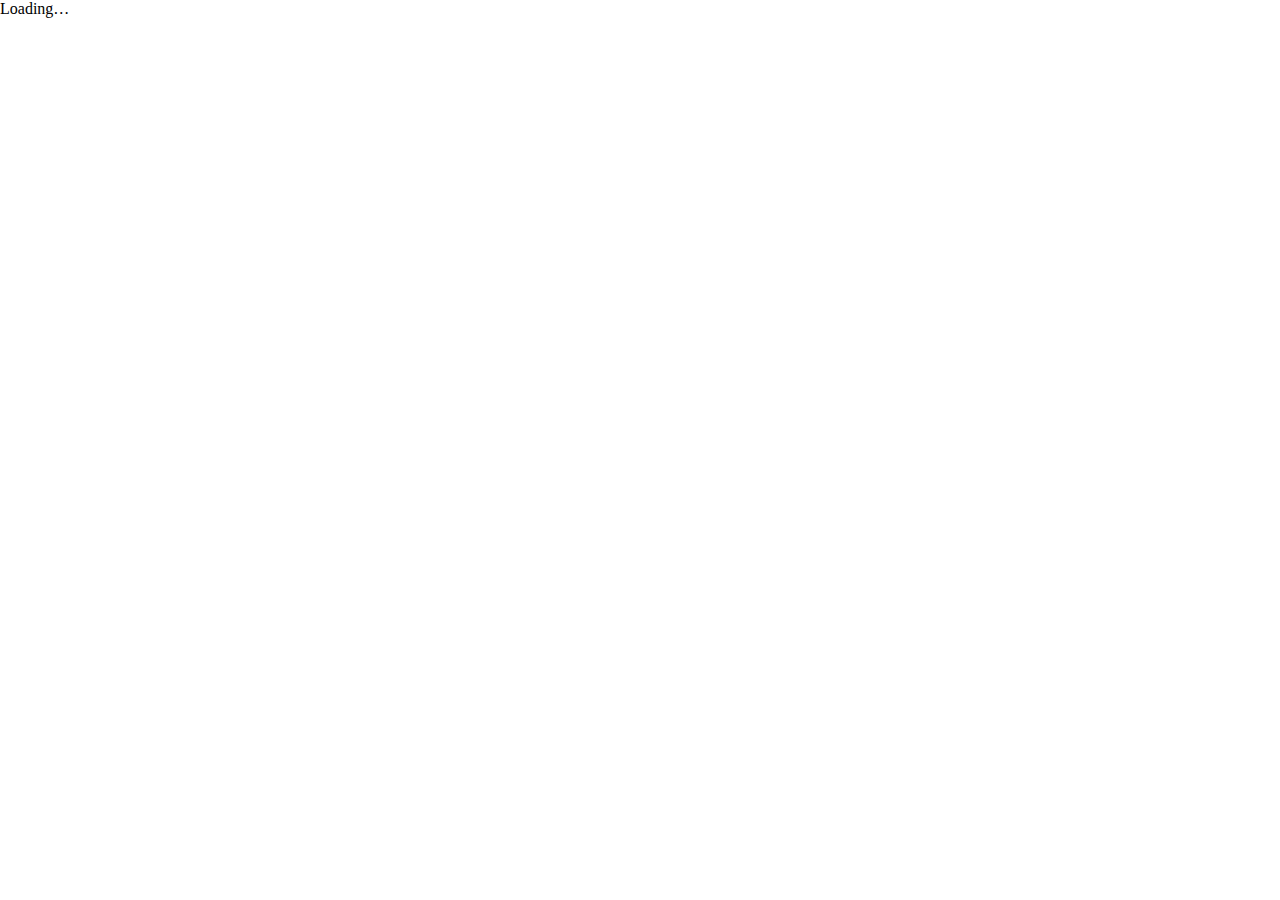
==== 360Display.html @ 2e05f0dc "Add files via upload" ====
<!DOCTYPE html>
<html>

	<head>
		<meta charset="utf-8" />
		<title>ProjectDisplay</title>
		<meta name="viewport" content="initial-scale=1.0" />
		<script src="support/js/three.min.js"></script>
		<script src="support/js/photo-sphere-viewer.min.js"></script>
		<style>
			html, body {
				margin: 0;
				width: 100%;
				height: 100%;
				overflow: hidden;
			}

			#container {
				width: 100%;
				height: 100%;
			}
		</style>
	</head>

	<body>
		<div id="container"></div>

		<script>
			var div = document.getElementById('container');
			var PSV = new PhotoSphereViewer({
					panorama: 'support/img/361.tif',
					container: div,
					time_anim: 3000,
					navbar: true,
					navbar_style: {
						backgroundColor: 'rgba(58, 67, 77, 0.7)'
					},
				});
		</script>
	</body>

</html>
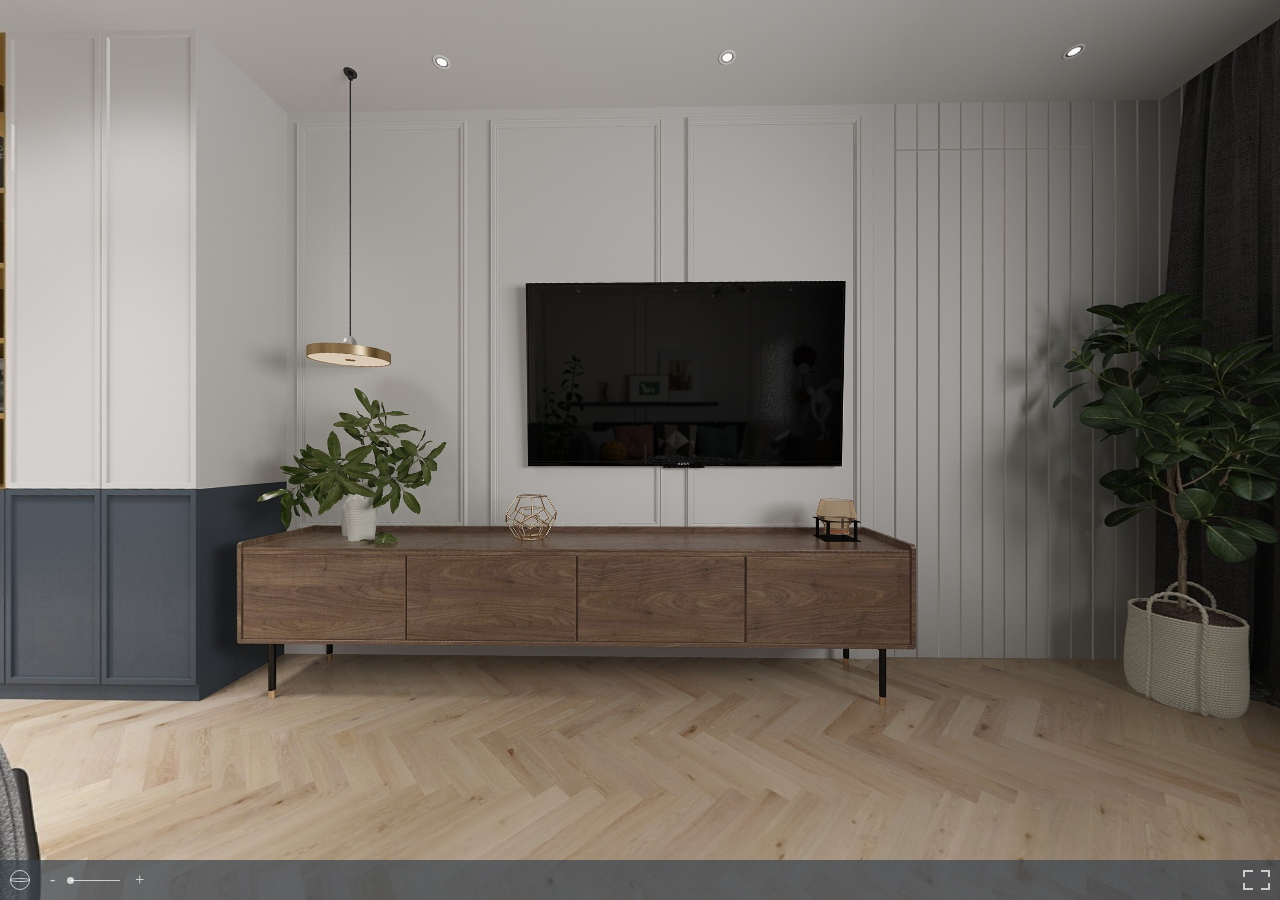
==== commit 0159161a: "Update 360Display.html" ====
--- a/360Display.html
+++ b/360Display.html
@@ -28,7 +28,7 @@
 		<script>
 			var div = document.getElementById('container');
 			var PSV = new PhotoSphereViewer({
-					panorama: 'support/img/361.tif',
+					panorama: 'support/img/361.jpg',
 					container: div,
 					time_anim: 3000,
 					navbar: true,
